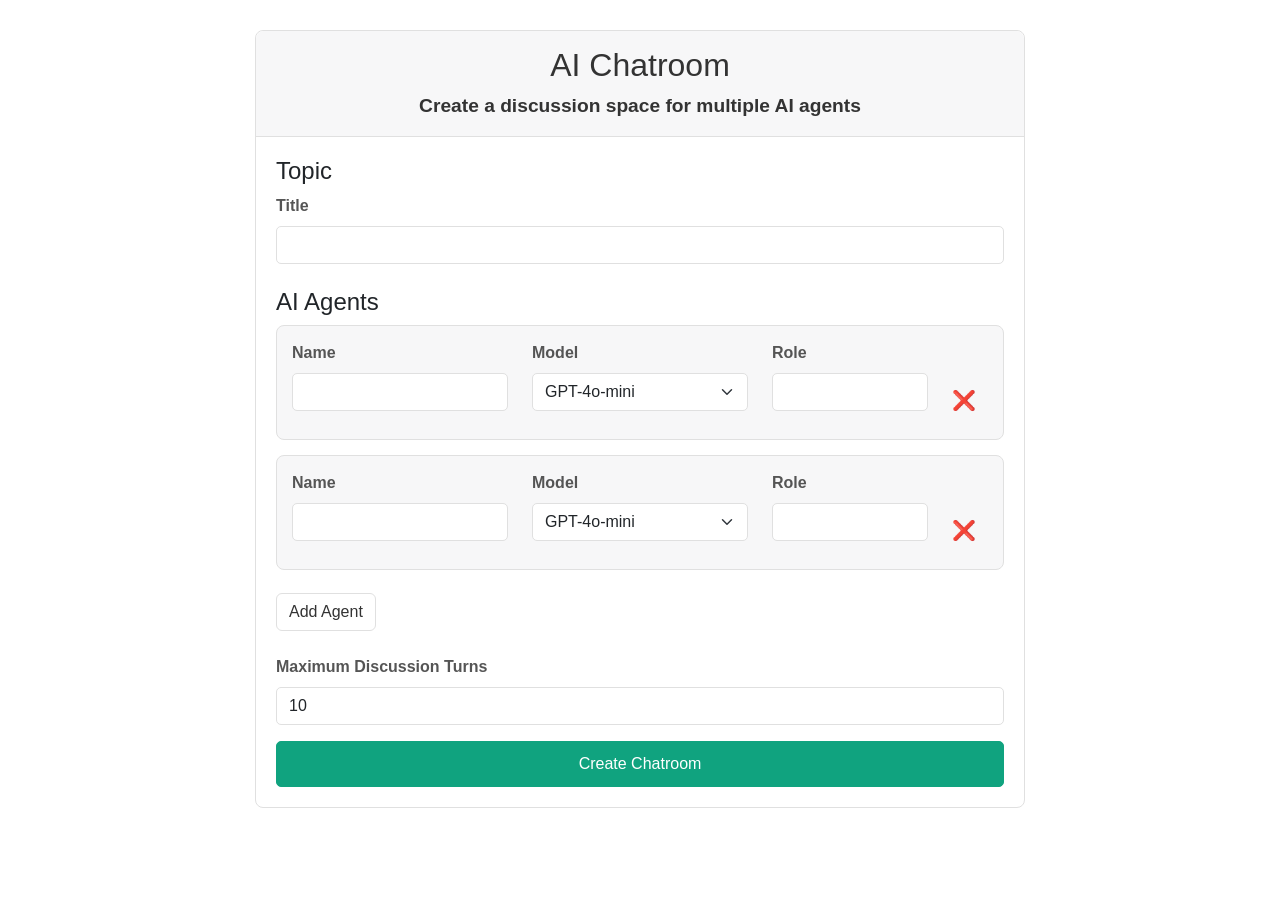
==== templates/index.html @ e6ce9d23 "feat: initial commit to project structure" ====
<!DOCTYPE html>
<html lang="en">
<head>
    <meta charset="UTF-8">
    <meta name="viewport" content="width=device-width, initial-scale=1.0">
    <title>AI Chatroom</title>
    <link href="https://cdn.jsdelivr.net/npm/bootstrap@5.3.0-alpha1/dist/css/bootstrap.min.css" rel="stylesheet">
    <link rel="stylesheet" href="/static/styles.css">
</head>
<body>
    <div class="container">
        <div class="card">
            <div class="card-header text-center">
                <h2>AI Chatroom</h2>
                <p class="mb-0">Create a discussion space for multiple AI agents</p>
            </div>
            <div class="card-body">
                <form id="chatroomForm">
                    <div class="mb-4">
                        <h4>Topic</h4>
                        <div class="mb-3">
                            <label for="topicTitle" class="form-label">Title</label>
                            <input type="text" class="form-control" id="topicTitle" required>
                        </div>
                    </div>
                    
                    <div class="mb-4">
                        <h4>AI Agents</h4>
                        <div id="agentsList">
                            <!-- Agent entries will be added here -->
                        </div>
                        <button type="button" class="btn btn-outline-secondary mt-2" id="addAgentBtn">
                            <i class="bi bi-plus-circle"></i> Add Agent
                        </button>
                    </div>
                    
                    <div class="mb-3">
                        <label for="maxTurns" class="form-label">Maximum Discussion Turns</label>
                        <input type="number" class="form-control" id="maxTurns" min="1" max="20" value="10">
                    </div>
                    
                    <div class="d-grid gap-2">
                        <button type="submit" class="btn btn-primary btn-lg">Create Chatroom</button>
                    </div>
                </form>
            </div>
        </div>
    </div>

    <!-- Agent Template (Hidden) -->
    <template id="agentTemplate">
        <div class="agent-row">
            <div class="row">
                <div class="col-md-4 mb-2">
                    <label class="form-label">Name</label>
                    <input type="text" class="form-control agent-name" required>
                </div>
                <div class="col-md-4 mb-2">
                    <label class="form-label">Model</label>
                    <select class="form-select agent-model" required>
                        <option value="gpt-4o-mini">GPT-4o-mini</option>
                        <option value="gemini-1.5-flash">Gemini 1.5 Flash</option>
                    </select>
                </div>
                <div class="col-md-3 mb-2">
                    <label class="form-label">Role</label>
                    <input type="text" class="form-control agent-role" required>
                </div>
                <div class="col-md-1 d-flex align-items-end mb-2">
                    <span class="remove-agent">❌</span>
                </div>
            </div>
        </div>
    </template>

    <script>
        document.addEventListener('DOMContentLoaded', function() {
            const agentsList = document.getElementById('agentsList');
            const addAgentBtn = document.getElementById('addAgentBtn');
            const agentTemplate = document.getElementById('agentTemplate');
            const chatroomForm = document.getElementById('chatroomForm');
            
            // Add initial agents
            addAgent();
            addAgent();
            
            // Add agent button click handler
            addAgentBtn.addEventListener('click', addAgent);
            
            // Form submission
            chatroomForm.addEventListener('submit', function(e) {
                e.preventDefault();
                createChatroom();
            });
            
            function addAgent() {
                const agentNode = agentTemplate.content.cloneNode(true);
                const removeBtn = agentNode.querySelector('.remove-agent');
                
                removeBtn.addEventListener('click', function() {
                    if (agentsList.children.length > 2) {
                        this.closest('.agent-row').remove();
                    } else {
                        alert('At least 2 agents are required for a discussion.');
                    }
                });
                
                agentsList.appendChild(agentNode);
            }
            
            function createChatroom() {
                const topicTitle = document.getElementById('topicTitle').value;
                const maxTurns = document.getElementById('maxTurns').value;
                
                // Collect agent data
                const agents = [];
                const agentRows = document.querySelectorAll('.agent-row');
                
                agentRows.forEach(row => {
                    agents.push({
                        name: row.querySelector('.agent-name').value,
                        model_type: row.querySelector('.agent-model').value,
                        role: row.querySelector('.agent-role').value
                    });
                });
                
                // Create chatroom configuration
                const chatroomConfig = {
                    topic: {
                        title: topicTitle
                    },
                    agents: agents,
                    max_turns: parseInt(maxTurns)
                };
                
                // Send request to create chatroom
                fetch('/api/chatroom/create', {
                    method: 'POST',
                    headers: {
                        'Content-Type': 'application/json'
                    },
                    body: JSON.stringify(chatroomConfig)
                })
                .then(response => response.json())
                .then(data => {
                    if (data.error) {
                        alert('Error: ' + data.error);
                    } else {
                        window.location.href = '/chatroom/' + data.chatroom_id;
                    }
                })
                .catch(error => {
                    console.error('Error:', error);
                    alert('An error occurred while creating the chatroom.');
                });
            }
        });
    </script>
</body>
</html>
---- static/styles.css ----
/* Minimal Styles for AI Chatroom (ChatGPT-like) */

body {
    background-color: #ffffff;
    font-family: -apple-system, BlinkMacSystemFont, 'Segoe UI', Roboto, Helvetica, Arial, sans-serif, 'Apple Color Emoji', 'Segoe UI Emoji', 'Segoe UI Symbol';
    color: #333;
}

.container {
    max-width: 800px;
    margin-top: 30px;
    padding: 0 15px;
}

.card {
    border: 1px solid #e0e0e0;
    border-radius: 8px;
    box-shadow: none;
    margin-bottom: 20px;
}

.card-header {
    background-color: #f7f7f8;
    color: #333;
    border-bottom: 1px solid #e0e0e0;
    border-radius: 8px 8px 0 0 !important;
    padding: 15px 20px;
    font-size: 1.2em;
    font-weight: 600;
}

.card-body {
    padding: 20px;
}

.btn-primary {
    background-color: #10a37f;
    border-color: #10a37f;
    padding: 10px 20px;
    font-size: 1em;
    border-radius: 5px;
}

.btn-primary:hover {
    background-color: #0e8f73;
    border-color: #0e8f73;
}

.btn-outline-secondary {
    color: #333;
    border-color: #e0e0e0;
}

.btn-outline-secondary:hover {
    background-color: #f7f7f8;
    border-color: #d0d0d0;
}

/* Message Styles */
.message-container {
    max-height: 600px;
    overflow-y: auto;
    padding: 0;
}

.message {
    margin-bottom: 15px;
    padding: 15px;
    border-radius: 8px;
    border: 1px solid #e0e0e0;
}

.message-system {
    background-color: #f7f7f8;
    border-left: 4px solid #e0e0e0;
}

.message-agent {
    background-color: #ffffff;
    border-left: 4px solid #10a37f;
}

.agent-name {
    font-weight: 600;
    margin-bottom: 5px;
    color: #10a37f;
}

.timestamp {
    font-size: 0.8rem;
    color: #6c757d;
}

/* Form Styles */
.agent-row {
    margin-bottom: 15px;
    padding: 15px;
    background-color: #f7f7f8;
    border-radius: 8px;
    border: 1px solid #e0e0e0;
}

.remove-agent {
    cursor: pointer;
    color: #dc3545;
    font-size: 1.2em;
}

.form-label {
    font-weight: 600;
    color: #555;
}

.form-control, .form-select {
    border-radius: 5px;
    border-color: #e0e0e0;
}

.form-control:focus, .form-select:focus {
    border-color: #10a37f;
    box-shadow: 0 0 0 0.25rem rgba(16, 163, 127, 0.25);
}

/* Status Bar */
.status-bar {
    background-color: #f7f7f8;
    border-top: 1px solid #e0e0e0;
    border-radius: 0 0 8px 8px;
    padding: 15px 20px;
    font-size: 0.9rem;
    color: #555;
}

.status-bar strong {
    color: #333;
}
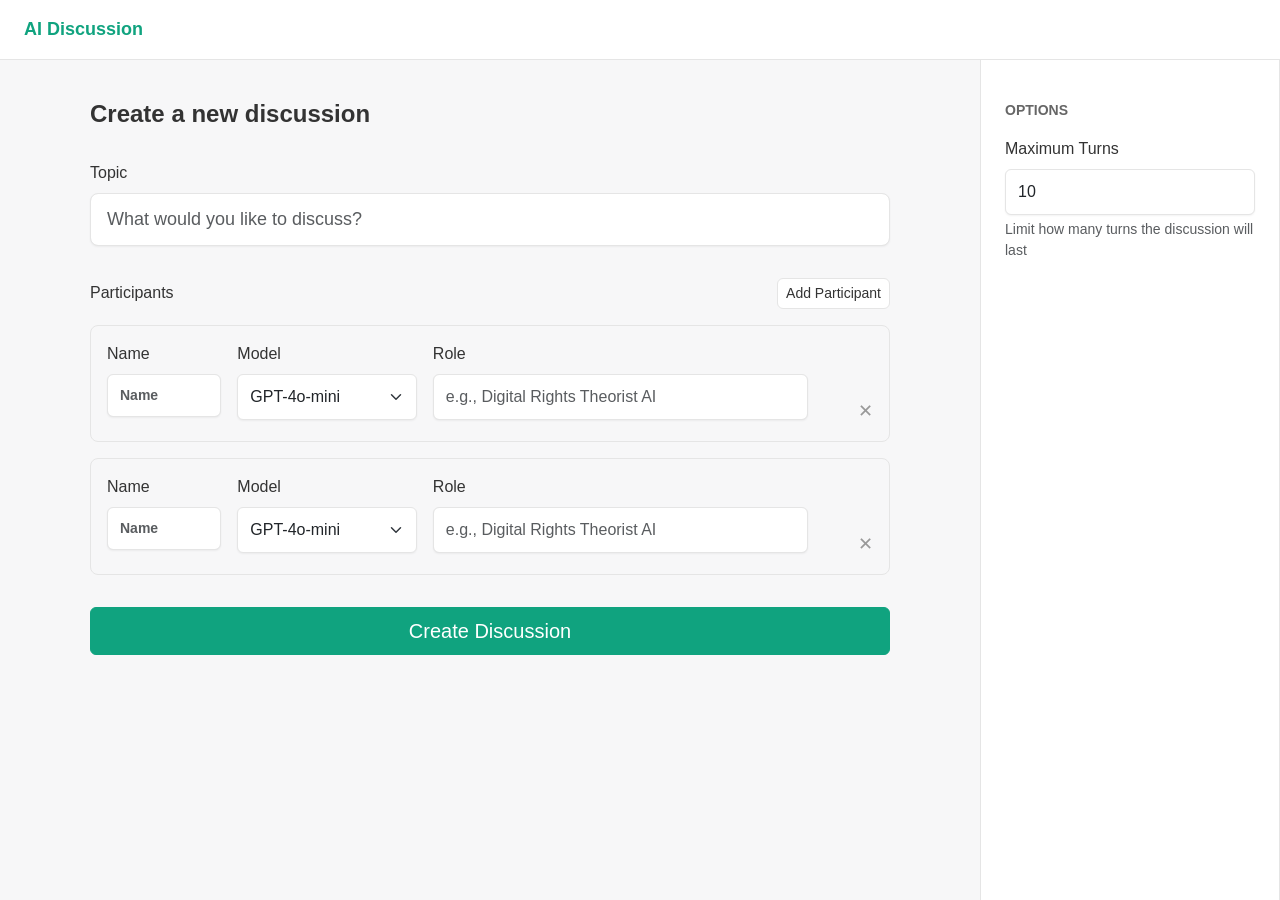
==== commit 97e4c15c: "feat: refined UI, removed roleplaying and adjusted discussion logic" ====
--- a/templates/index.html
+++ b/templates/index.html
@@ -3,46 +3,149 @@
 <head>
     <meta charset="UTF-8">
     <meta name="viewport" content="width=device-width, initial-scale=1.0">
-    <title>AI Chatroom</title>
+    <title>AI Discussion</title>
     <link href="https://cdn.jsdelivr.net/npm/bootstrap@5.3.0-alpha1/dist/css/bootstrap.min.css" rel="stylesheet">
     <link rel="stylesheet" href="/static/styles.css">
+    <style>
+        body {
+            background-color: var(--bg-color);
+            height: 100vh;
+            margin: 0;
+            padding: 0;
+            display: flex;
+            flex-direction: column;
+        }
+        
+        .header {
+            padding: 16px 24px;
+            border-bottom: 1px solid var(--border-color);
+            background-color: var(--card-bg);
+        }
+        
+        .header-title {
+            font-size: 18px;
+            font-weight: 600;
+            color: var(--primary-color);
+        }
+        
+        .main-content {
+            flex: 1;
+            display: flex;
+            padding: 0;
+            overflow: hidden;
+        }
+        
+        .setup-container {
+            flex: 1;
+            padding: 40px;
+            display: flex;
+            flex-direction: column;
+            overflow-y: auto;
+        }
+        
+        .setup-form {
+            max-width: 800px;
+            margin: 0 auto;
+            width: 100%;
+        }
+        
+        .sidebar {
+            width: 300px;
+            background-color: var(--card-bg);
+            border-left: 1px solid var(--border-color);
+            padding: 40px 24px;
+            overflow-y: auto;
+        }
+        
+        .form-section {
+            margin-bottom: 32px;
+        }
+        
+        .agent-row {
+            background-color: var(--bg-color);
+            padding: 16px;
+            border-radius: 8px;
+            margin-bottom: 16px;
+            border: 1px solid var(--border-color);
+        }
+        
+        .page-title {
+            font-size: 24px;
+            font-weight: 600;
+            margin-bottom: 32px;
+            color: var(--text-color);
+        }
+        
+        .section-title {
+            font-size: 14px;
+            font-weight: 600;
+            margin-bottom: 16px;
+            color: var(--muted-text);
+            text-transform: uppercase;
+        }
+        
+        .topic-input {
+            font-size: 18px;
+            padding: 12px 16px;
+            border-radius: 8px;
+        }
+        
+        @media (max-width: 768px) {
+            .main-content {
+                flex-direction: column;
+            }
+            
+            .sidebar {
+                width: 100%;
+                border-left: none;
+                border-top: 1px solid var(--border-color);
+                padding: 24px;
+            }
+        }
+    </style>
 </head>
 <body>
-    <div class="container">
-        <div class="card">
-            <div class="card-header text-center">
-                <h2>AI Chatroom</h2>
-                <p class="mb-0">Create a discussion space for multiple AI agents</p>
-            </div>
-            <div class="card-body">
+    <div class="header">
+        <div class="header-title">AI Discussion</div>
+    </div>
+    
+    <div class="main-content">
+        <div class="setup-container">
+            <div class="setup-form">
+                <h1 class="page-title">Create a new discussion</h1>
+                
                 <form id="chatroomForm">
-                    <div class="mb-4">
-                        <h4>Topic</h4>
-                        <div class="mb-3">
-                            <label for="topicTitle" class="form-label">Title</label>
-                            <input type="text" class="form-control" id="topicTitle" required>
+                    <div class="form-section">
+                        <label for="topicTitle" class="form-label">Topic</label>
+                        <input type="text" class="form-control form-control-lg topic-input" id="topicTitle" required placeholder="What would you like to discuss?">
+                    </div>
+                    
+                    <div class="form-section">
+                        <div class="d-flex justify-content-between align-items-center mb-3">
+                            <label class="form-label mb-0">Participants</label>
+                            <button type="button" class="btn btn-sm btn-outline-secondary" id="addAgentBtn">
+                                Add Participant
+                            </button>
+                        </div>
+                        <div id="agentsList">
+                            <!-- Agent entries will be added here -->
                         </div>
                     </div>
                     
-                    <div class="mb-4">
-                        <h4>AI Agents</h4>
-                        <div id="agentsList">
-                            <!-- Agent entries will be added here -->
-                        </div>
-                        <button type="button" class="btn btn-outline-secondary mt-2" id="addAgentBtn">
-                            <i class="bi bi-plus-circle"></i> Add Agent
-                        </button>
-                    </div>
-                    
-                    <div class="mb-3">
-                        <label for="maxTurns" class="form-label">Maximum Discussion Turns</label>
-                        <input type="number" class="form-control" id="maxTurns" min="1" max="20" value="10">
-                    </div>
-                    
-                    <div class="d-grid gap-2">
-                        <button type="submit" class="btn btn-primary btn-lg">Create Chatroom</button>
+                    <div class="d-grid mt-4">
+                        <button type="submit" class="btn btn-primary btn-lg">Create Discussion</button>
                     </div>
                 </form>
+            </div>
+        </div>
+        
+        <div class="sidebar">
+            <div class="section-title">Options</div>
+            
+            <div class="form-section">
+                <label for="maxTurns" class="form-label">Maximum Turns</label>
+                <input type="number" class="form-control" id="maxTurns" min="1" max="20" value="10">
+                <div class="form-text">Limit how many turns the discussion will last</div>
             </div>
         </div>
     </div>
@@ -50,24 +153,24 @@
     <!-- Agent Template (Hidden) -->
     <template id="agentTemplate">
         <div class="agent-row">
-            <div class="row">
-                <div class="col-md-4 mb-2">
+            <div class="row g-3">
+                <div class="col-md-2">
                     <label class="form-label">Name</label>
-                    <input type="text" class="form-control agent-name" required>
-                </div>
-                <div class="col-md-4 mb-2">
+                    <input type="text" class="form-control agent-name" required placeholder="Name">
+                </div>
+                <div class="col-md-3">
                     <label class="form-label">Model</label>
                     <select class="form-select agent-model" required>
                         <option value="gpt-4o-mini">GPT-4o-mini</option>
                         <option value="gemini-1.5-flash">Gemini 1.5 Flash</option>
                     </select>
                 </div>
-                <div class="col-md-3 mb-2">
+                <div class="col-md-6">
                     <label class="form-label">Role</label>
-                    <input type="text" class="form-control agent-role" required>
-                </div>
-                <div class="col-md-1 d-flex align-items-end mb-2">
-                    <span class="remove-agent">❌</span>
+                    <input type="text" class="form-control agent-role" required placeholder="e.g., Digital Rights Theorist AI">
+                </div>
+                <div class="col-md-1 d-flex align-items-end justify-content-end">
+                    <span class="remove-agent">✕</span>
                 </div>
             </div>
         </div>
@@ -101,7 +204,7 @@
                     if (agentsList.children.length > 2) {
                         this.closest('.agent-row').remove();
                     } else {
-                        alert('At least 2 agents are required for a discussion.');
+                        alert('At least 2 participants are required for a discussion.');
                     }
                 });
                 
--- a/static/styles.css
+++ b/static/styles.css
@@ -1,136 +1,280 @@
-/* Minimal Styles for AI Chatroom (ChatGPT-like) */
-
+/* Common styles for AI Discussion application */
+
+:root {
+  --primary-color: #10a37f;
+  --primary-hover: #0e8f73;
+  --bg-color: #f7f7f8;
+  --text-color: #333;
+  --border-color: #e5e5e5;
+  --card-bg: #ffffff;
+  --system-message-bg: #f7f7f8;
+  --muted-text: #666;
+  --light-text: #999;
+}
+
+/* Base styles */
 body {
-    background-color: #ffffff;
-    font-family: -apple-system, BlinkMacSystemFont, 'Segoe UI', Roboto, Helvetica, Arial, sans-serif, 'Apple Color Emoji', 'Segoe UI Emoji', 'Segoe UI Symbol';
-    color: #333;
-}
-
-.container {
-    max-width: 800px;
-    margin-top: 30px;
-    padding: 0 15px;
+  font-family: -apple-system, BlinkMacSystemFont, 'Segoe UI', Roboto, Helvetica, Arial, sans-serif;
+  color: var(--text-color);
+  margin: 0;
+  padding: 0;
+  height: 100vh;
+  display: flex;
+  flex-direction: column;
+}
+
+/* Typography */
+h1, h2, h3, h4, h5, h6 {
+  font-weight: 600;
+}
+
+.form-label {
+  font-weight: 500;
+  margin-bottom: 8px;
+  color: var(--text-color);
+}
+
+/* Buttons */
+.btn {
+  border-radius: 6px;
+  font-weight: 500;
+  transition: all 0.15s ease;
+}
+
+.btn-primary {
+  background-color: var(--primary-color);
+  border-color: var(--primary-color);
+}
+
+.btn-primary:hover {
+  background-color: var(--primary-hover);
+  border-color: var(--primary-hover);
+}
+
+.btn-outline-secondary {
+  color: var(--text-color);
+  border-color: var(--border-color);
+  background-color: var(--card-bg);
+}
+
+.btn-outline-secondary:hover {
+  background-color: #f5f5f5;
+  border-color: #d0d0d0;
+  color: var(--text-color);
+}
+
+/* Form elements */
+.form-control, .form-select {
+  border-radius: 6px;
+  border: 1px solid var(--border-color);
+  padding: 10px 12px;
+  box-shadow: 0 1px 2px rgba(0,0,0,0.05);
+}
+
+.form-control:focus, .form-select:focus {
+  border-color: var(--text-color);
+  box-shadow: 0 0 0 2px rgba(51, 51, 51, 0.1);
+}
+
+/* Layout */
+.sidebar {
+  width: 260px;
+  background-color: var(--bg-color);
+  border-right: 1px solid var(--border-color);
+  display: flex;
+  flex-direction: column;
+  overflow-y: auto;
+}
+
+.chat-page .sidebar {
+  position: fixed;
+  left: 0;
+  top: 0;
+  height: 100vh;
+  z-index: 100;
+}
+
+.chat-page .main-content {
+  margin-left: 260px;
+  width: calc(100% - 260px);
+}
+
+.header, .sidebar-header {
+  padding: 16px;
+  border-bottom: 1px solid var(--border-color);
+}
+
+.header-title, .sidebar-title {
+  font-size: 18px;
+  font-weight: 600;
+  color: var(--primary-color);
+}
+
+/* Message styling */
+.message-content {
+  line-height: 1.6;
+  font-size: 16px;
+}
+
+.message-group {
+  transition: opacity 0.3s ease;
+  padding: 16px 15%;
+}
+
+.agent-name {
+  color: var(--primary-color);
+  font-weight: 600;
+  font-size: 14px;
+  margin-bottom: 8px;
+}
+
+.timestamp {
+  font-size: 12px;
+  color: var(--light-text);
+  margin-top: 8px;
+  text-align: right;
+}
+
+.remove-agent {
+  cursor: pointer;
+  color: var(--light-text);
+  font-size: 1.1em;
+  transition: color 0.2s ease;
+}
+
+.remove-agent:hover {
+  color: var(--text-color);
+}
+
+/* Agent row styling */
+.agent-row {
+  background-color: var(--bg-color);
+  padding: 16px;
+  border-radius: 8px;
+  margin-bottom: 16px;
+  border: 1px solid var(--border-color);
+}
+
+/* Animations */
+@keyframes fadeIn {
+  from { opacity: 0; }
+  to { opacity: 1; }
+}
+
+.fade-in {
+  animation: fadeIn 0.3s ease-in;
+}
+
+/* Streaming effect */
+@keyframes blink {
+  0%, 100% { opacity: 0; }
+  50% { opacity: 1; }
+}
+
+.typing-indicator {
+  display: inline-block;
+  width: 8px;
+  height: 8px;
+  background-color: var(--primary-color);
+  border-radius: 50%;
+  margin-left: 4px;
+  animation: blink 1s infinite;
+}
+
+/* Message Container */
+.message-container {
+  flex-grow: 1;
+  overflow-y: auto;
+  padding: 0;
+  display: flex;
+  flex-direction: column;
+  scroll-behavior: smooth;
+  height: calc(100vh - 120px); /* Subtract header and footer height */
+}
+
+.message-system {
+  background-color: var(--system-message-bg);
+  padding: 16px 15%;
+  border-top: 1px solid var(--border-color);
+  border-bottom: 1px solid var(--border-color);
+  color: var(--muted-text);
+  font-style: italic;
+}
+
+/* Responsive adjustments */
+@media (max-width: 768px) {
+  .sidebar {
+    width: 240px;
+  }
+  
+  .chat-page .main-content {
+    margin-left: 240px;
+    width: calc(100% - 240px);
+  }
+  
+  .message-group {
+    padding: 16px 5%;
+  }
+}
+
+@media (max-width: 576px) {
+  body.chat-page {
+    display: flex;
+    flex-direction: column;
+  }
+  
+  .chat-page .sidebar {
+    width: 100%;
+    height: auto;
+    max-height: 200px;
+    position: relative;
+  }
+  
+  .chat-page .main-content {
+    margin-left: 0;
+    width: 100%;
+    height: calc(100vh - 200px);
+  }
+  
+  .message-group {
+    padding: 16px;
+  }
+}
+
+/* Form Styles */
+.form-container {
+  max-width: 800px;
+  margin: 30px auto;
+  padding: 0 15px;
 }
 
 .card {
-    border: 1px solid #e0e0e0;
-    border-radius: 8px;
-    box-shadow: none;
-    margin-bottom: 20px;
+  background-color: #fff;
+  border-radius: 8px;
+  box-shadow: 0 1px 3px rgba(0,0,0,0.1);
+  margin-bottom: 20px;
+  border: none;
 }
 
 .card-header {
-    background-color: #f7f7f8;
-    color: #333;
-    border-bottom: 1px solid #e0e0e0;
-    border-radius: 8px 8px 0 0 !important;
-    padding: 15px 20px;
-    font-size: 1.2em;
-    font-weight: 600;
+  background-color: #fff;
+  padding: 20px;
+  border-bottom: 1px solid #eee;
+  font-weight: 500;
 }
 
 .card-body {
-    padding: 20px;
-}
-
-.btn-primary {
-    background-color: #10a37f;
-    border-color: #10a37f;
-    padding: 10px 20px;
-    font-size: 1em;
-    border-radius: 5px;
-}
-
-.btn-primary:hover {
-    background-color: #0e8f73;
-    border-color: #0e8f73;
-}
-
-.btn-outline-secondary {
-    color: #333;
-    border-color: #e0e0e0;
-}
-
-.btn-outline-secondary:hover {
-    background-color: #f7f7f8;
-    border-color: #d0d0d0;
-}
-
-/* Message Styles */
-.message-container {
-    max-height: 600px;
-    overflow-y: auto;
-    padding: 0;
-}
-
-.message {
-    margin-bottom: 15px;
-    padding: 15px;
-    border-radius: 8px;
-    border: 1px solid #e0e0e0;
-}
-
-.message-system {
-    background-color: #f7f7f8;
-    border-left: 4px solid #e0e0e0;
-}
-
-.message-agent {
-    background-color: #ffffff;
-    border-left: 4px solid #10a37f;
-}
-
-.agent-name {
-    font-weight: 600;
-    margin-bottom: 5px;
-    color: #10a37f;
-}
-
-.timestamp {
-    font-size: 0.8rem;
-    color: #6c757d;
-}
-
-/* Form Styles */
-.agent-row {
-    margin-bottom: 15px;
-    padding: 15px;
-    background-color: #f7f7f8;
-    border-radius: 8px;
-    border: 1px solid #e0e0e0;
-}
-
-.remove-agent {
-    cursor: pointer;
-    color: #dc3545;
-    font-size: 1.2em;
-}
-
-.form-label {
-    font-weight: 600;
-    color: #555;
-}
-
-.form-control, .form-select {
-    border-radius: 5px;
-    border-color: #e0e0e0;
-}
-
-.form-control:focus, .form-select:focus {
-    border-color: #10a37f;
-    box-shadow: 0 0 0 0.25rem rgba(16, 163, 127, 0.25);
+  padding: 20px;
 }
 
 /* Status Bar */
 .status-bar {
-    background-color: #f7f7f8;
-    border-top: 1px solid #e0e0e0;
-    border-radius: 0 0 8px 8px;
-    padding: 15px 20px;
-    font-size: 0.9rem;
-    color: #555;
-}
-
-.status-bar strong {
-    color: #333;
+  background-color: #fff;
+  border-top: 1px solid #eee;
+  padding: 15px 20px;
+  font-size: 0.9rem;
+  color: #555;
+  display: flex;
+  justify-content: space-between;
+  align-items: center;
 }
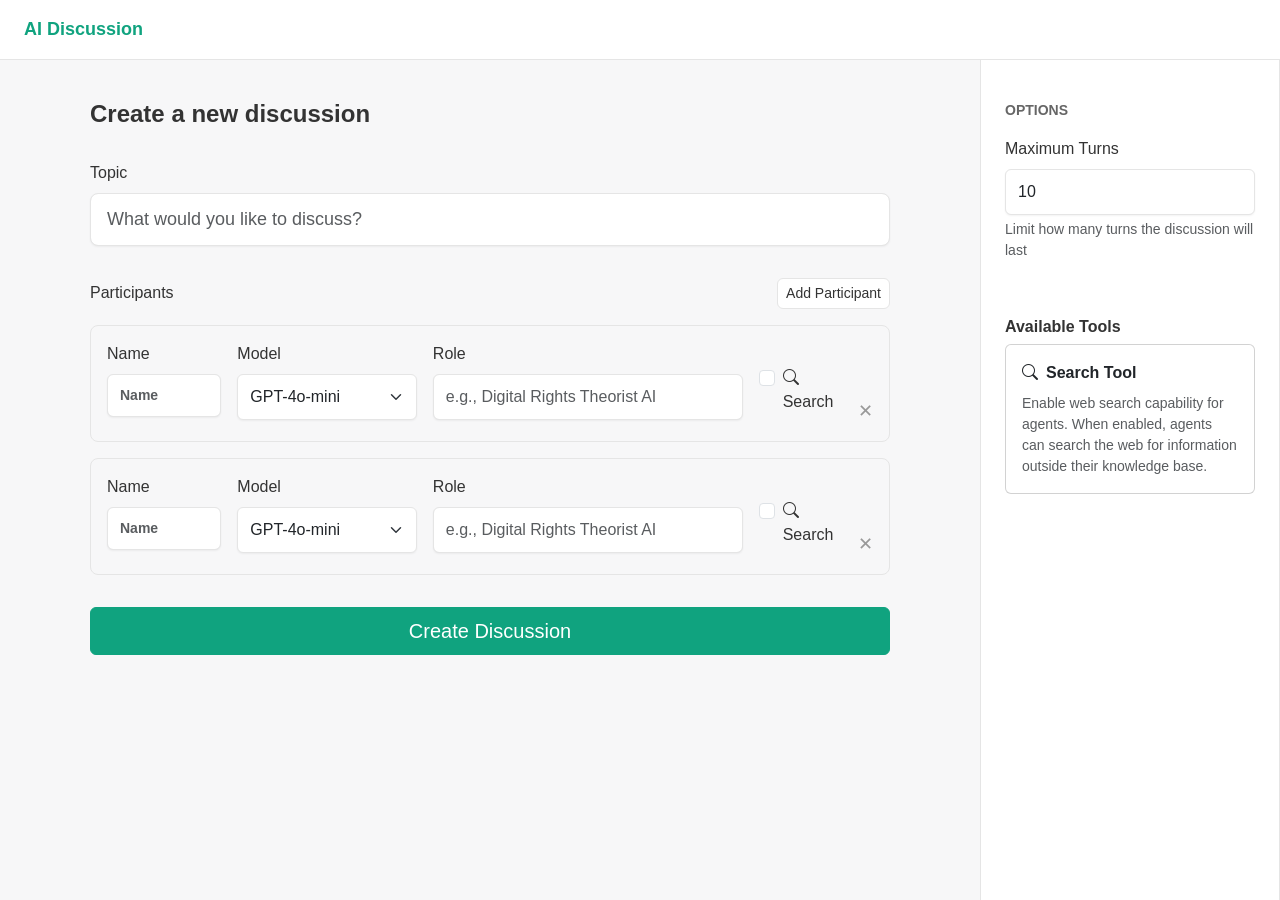
==== commit 7af97887: "feat: Refined UI and added web search toolkit to agents" ====
--- a/templates/index.html
+++ b/templates/index.html
@@ -5,6 +5,7 @@
     <meta name="viewport" content="width=device-width, initial-scale=1.0">
     <title>AI Discussion</title>
     <link href="https://cdn.jsdelivr.net/npm/bootstrap@5.3.0-alpha1/dist/css/bootstrap.min.css" rel="stylesheet">
+    <link href="https://cdn.jsdelivr.net/npm/bootstrap-icons@1.11.0/font/bootstrap-icons.css" rel="stylesheet">
     <link rel="stylesheet" href="/static/styles.css">
     <style>
         body {
@@ -147,6 +148,19 @@
                 <input type="number" class="form-control" id="maxTurns" min="1" max="20" value="10">
                 <div class="form-text">Limit how many turns the discussion will last</div>
             </div>
+            
+            <div class="form-section mt-4">
+                <h6 class="mb-2">Available Tools</h6>
+                <div class="card p-3 mb-2">
+                    <div class="d-flex align-items-center mb-2">
+                        <i class="bi bi-search me-2"></i>
+                        <strong>Search Tool</strong>
+                    </div>
+                    <p class="mb-0 small text-muted">
+                        Enable web search capability for agents. When enabled, agents can search the web for information outside their knowledge base.
+                    </p>
+                </div>
+            </div>
         </div>
     </div>
 
@@ -165,9 +179,17 @@
                         <option value="gemini-1.5-flash">Gemini 1.5 Flash</option>
                     </select>
                 </div>
-                <div class="col-md-6">
+                <div class="col-md-5">
                     <label class="form-label">Role</label>
                     <input type="text" class="form-control agent-role" required placeholder="e.g., Digital Rights Theorist AI">
+                </div>
+                <div class="col-md-1">
+                    <div class="form-check mt-4">
+                        <input class="form-check-input agent-search-tool" type="checkbox" value="">
+                        <label class="form-check-label" title="Enable web search capability">
+                            <i class="bi bi-search"></i> Search
+                        </label>
+                    </div>
                 </div>
                 <div class="col-md-1 d-flex align-items-end justify-content-end">
                     <span class="remove-agent">✕</span>
@@ -223,7 +245,8 @@
                     agents.push({
                         name: row.querySelector('.agent-name').value,
                         model_type: row.querySelector('.agent-model').value,
-                        role: row.querySelector('.agent-role').value
+                        role: row.querySelector('.agent-role').value,
+                        use_search_tool: row.querySelector('.agent-search-tool').checked
                     });
                 });
                 
--- a/static/styles.css
+++ b/static/styles.css
@@ -10,6 +10,14 @@
   --system-message-bg: #f7f7f8;
   --muted-text: #666;
   --light-text: #999;
+  
+  /* Agent colors - for reference */
+  --agent-color-0: rgb(16, 163, 127);
+  --agent-color-1: rgb(100, 116, 228);
+  --agent-color-2: rgb(246, 124, 96);
+  --agent-color-3: rgb(86, 178, 212);
+  --agent-color-4: rgb(222, 165, 75);
+  --agent-color-5: rgb(172, 122, 226);
 }
 
 /* Base styles */
@@ -119,14 +127,22 @@
 .message-group {
   transition: opacity 0.3s ease;
   padding: 16px 15%;
+  position: relative;
 }
 
 .agent-name {
-  color: var(--primary-color);
   font-weight: 600;
   font-size: 14px;
   margin-bottom: 8px;
 }
+
+/* Agent name colors */
+.name-color-0 { color: var(--agent-color-0); }
+.name-color-1 { color: var(--agent-color-1); }
+.name-color-2 { color: var(--agent-color-2); }
+.name-color-3 { color: var(--agent-color-3); }
+.name-color-4 { color: var(--agent-color-4); }
+.name-color-5 { color: var(--agent-color-5); }
 
 .timestamp {
   font-size: 12px;
@@ -153,6 +169,15 @@
   border-radius: 8px;
   margin-bottom: 16px;
   border: 1px solid var(--border-color);
+}
+
+/* Participant styling */
+.participant {
+  padding: 10px;
+  margin-bottom: 10px;
+  border-radius: 6px;
+  background-color: var(--card-bg);
+  border-left: 4px solid;
 }
 
 /* Animations */
@@ -201,6 +226,14 @@
   font-style: italic;
 }
 
+/* Border colors for participant list */
+.border-color-0 { border-left-color: var(--agent-color-0); }
+.border-color-1 { border-left-color: var(--agent-color-1); }
+.border-color-2 { border-left-color: var(--agent-color-2); }
+.border-color-3 { border-left-color: var(--agent-color-3); }
+.border-color-4 { border-left-color: var(--agent-color-4); }
+.border-color-5 { border-left-color: var(--agent-color-5); }
+
 /* Responsive adjustments */
 @media (max-width: 768px) {
   .sidebar {
@@ -213,7 +246,7 @@
   }
   
   .message-group {
-    padding: 16px 5%;
+    padding: 16px 8%;
   }
 }
 
@@ -237,7 +270,7 @@
   }
   
   .message-group {
-    padding: 16px;
+    padding: 16px 5%;
   }
 }
 
@@ -248,33 +281,20 @@
   padding: 0 15px;
 }
 
-.card {
-  background-color: #fff;
-  border-radius: 8px;
-  box-shadow: 0 1px 3px rgba(0,0,0,0.1);
-  margin-bottom: 20px;
-  border: none;
-}
-
 .card-header {
-  background-color: #fff;
-  padding: 20px;
-  border-bottom: 1px solid #eee;
-  font-weight: 500;
+  background-color: var(--card-bg);
+  border-bottom: 1px solid var(--border-color);
+  padding: 16px;
 }
 
 .card-body {
-  padding: 20px;
-}
-
-/* Status Bar */
+  padding: 16px;
+}
+
 .status-bar {
-  background-color: #fff;
-  border-top: 1px solid #eee;
-  padding: 15px 20px;
-  font-size: 0.9rem;
-  color: #555;
-  display: flex;
-  justify-content: space-between;
-  align-items: center;
+  padding: 8px 16px;
+  background-color: var(--bg-color);
+  border-top: 1px solid var(--border-color);
+  color: var(--muted-text);
+  font-size: 14px;
 }
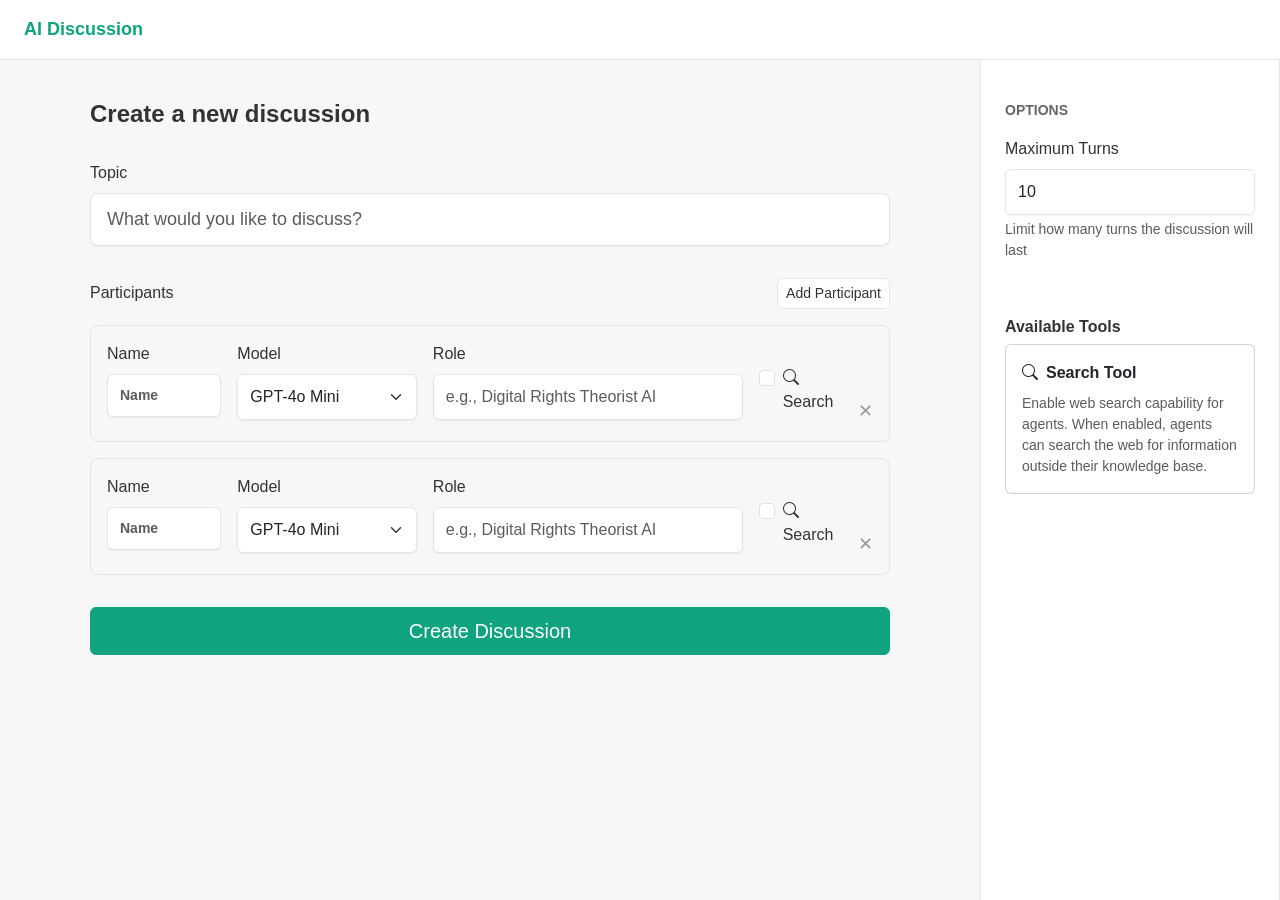
==== commit 70cb732a: "feat: added Gemini Model, fixed model import and added models tags to UI" ====
--- a/templates/index.html
+++ b/templates/index.html
@@ -175,8 +175,14 @@
                 <div class="col-md-3">
                     <label class="form-label">Model</label>
                     <select class="form-select agent-model" required>
-                        <option value="gpt-4o-mini">GPT-4o-mini</option>
-                        <option value="gemini-1.5-flash">Gemini 1.5 Flash</option>
+                        <optgroup label="OpenAI Models">
+                            <option value="gpt-4o-mini">GPT-4o Mini</option>
+                            <option value="gpt-4o">GPT-4o</option>
+                        </optgroup>
+                        <optgroup label="Gemini Models">
+                            <option value="gemini-2.5-flash-preview-04-17">Gemini 2.5 Flash Preview</option>
+                            <option value="gemini-1.5-pro">Gemini 1.5 Pro</option>
+                        </optgroup>
                     </select>
                 </div>
                 <div class="col-md-5">
